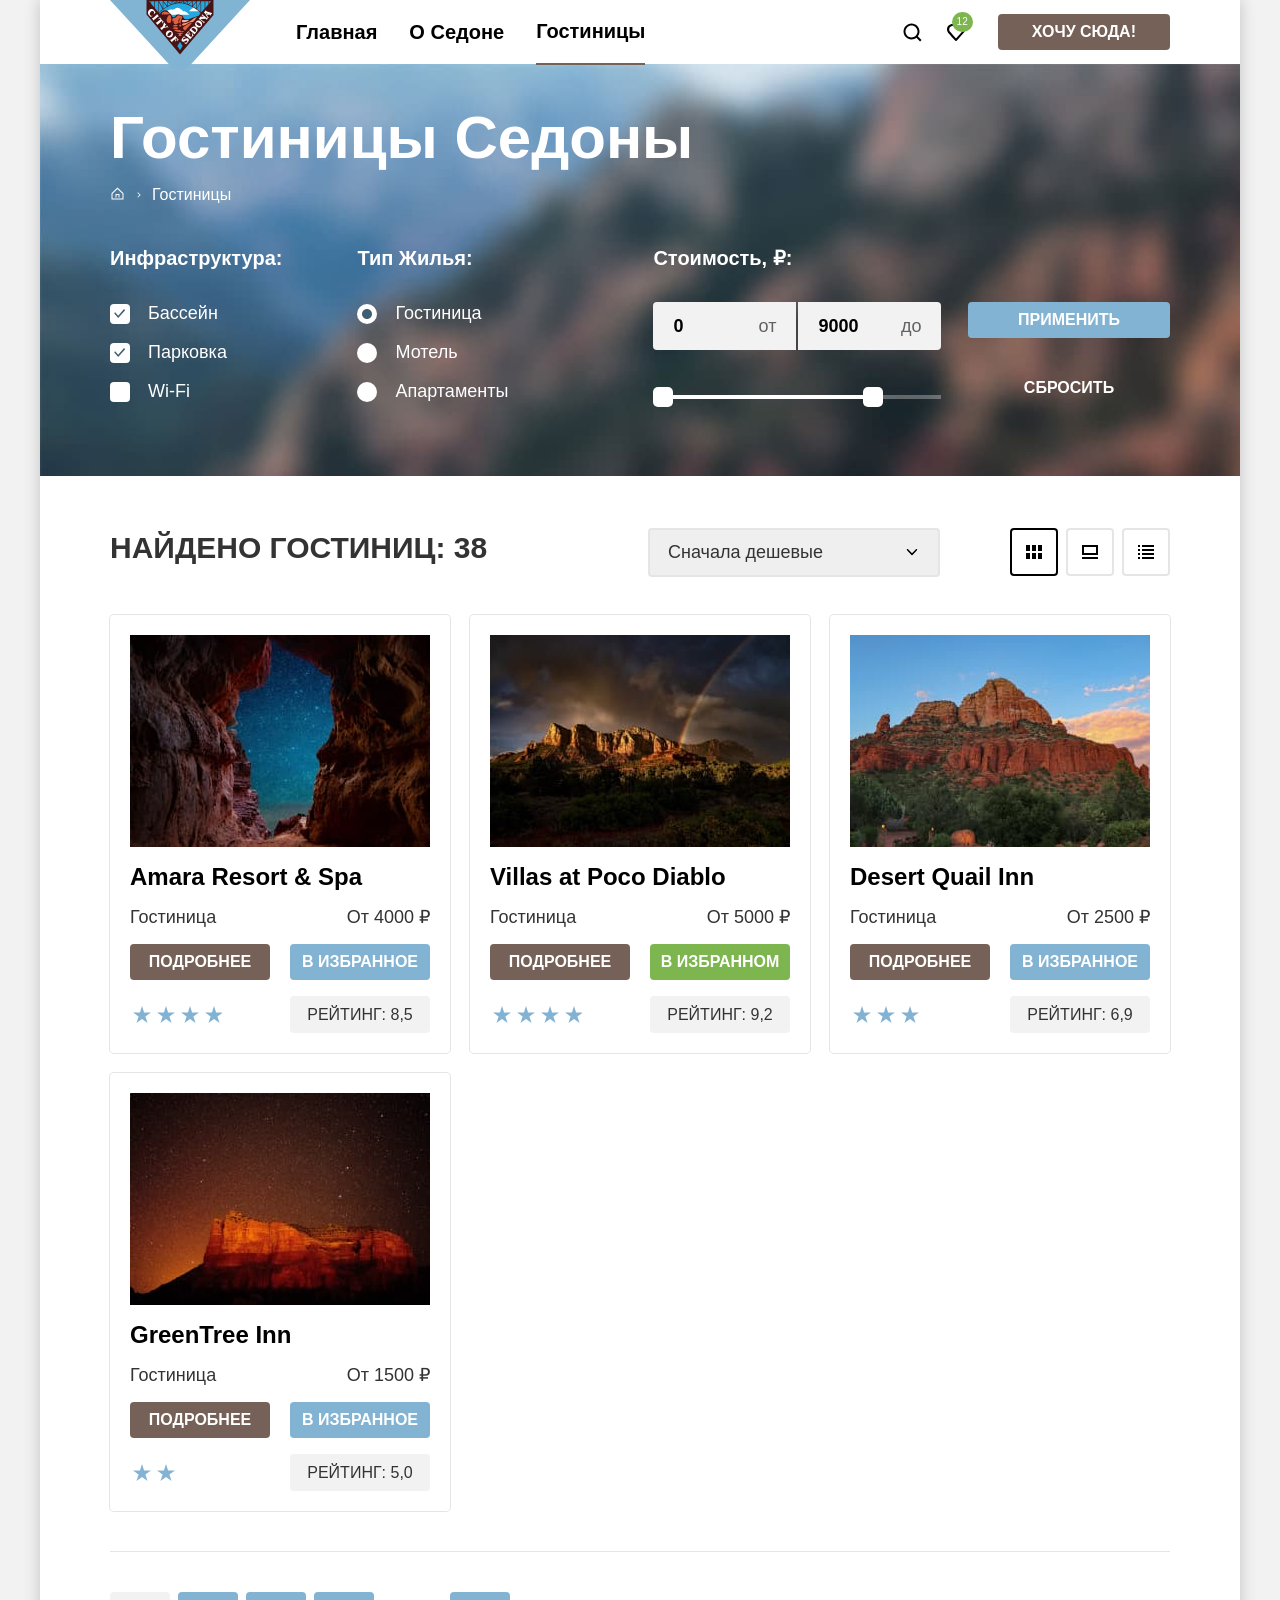
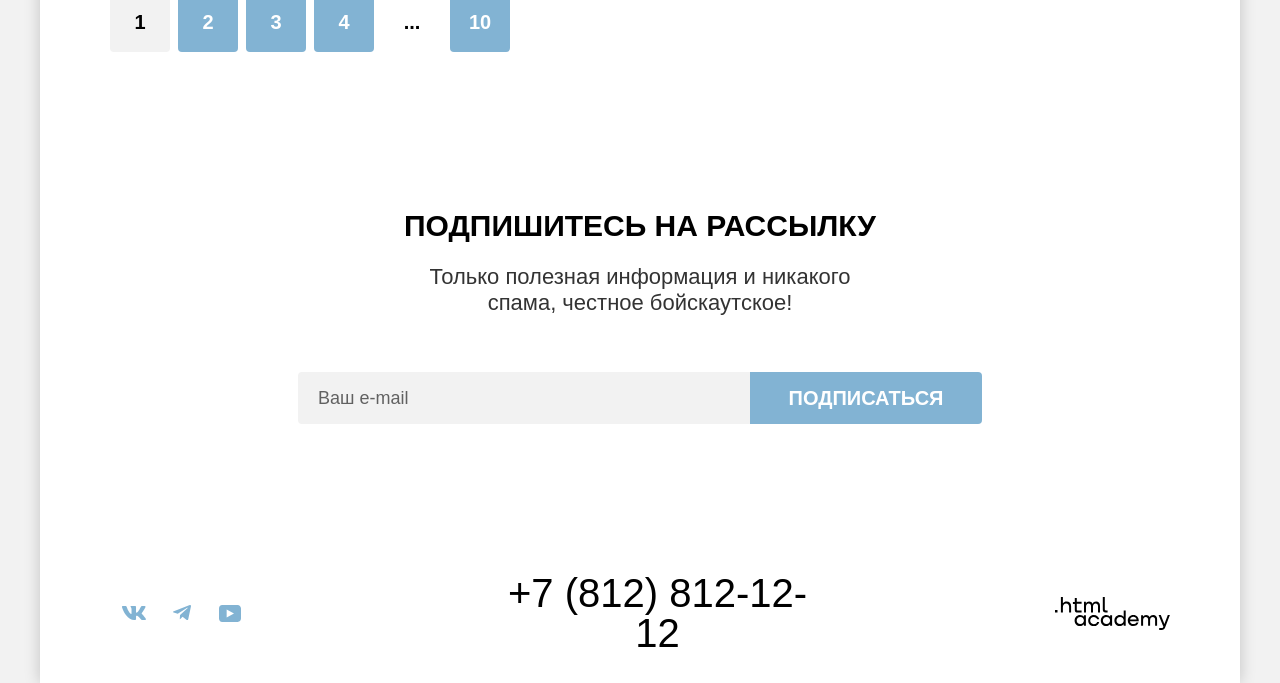
==== catalog.html @ b5696866 "Merge pull request #1 from ellin-enrike/master" ====
<!DOCTYPE html>
<html lang="ru">

  <head>
    <meta charset="utf-8">
    <title>HTML Academy: Седона - каталог</title>
    <link rel="stylesheet" href="styles/styles.css">
    <link rel="icon" href="favicon.ico" sizes="32x32">
  </head>

  <body>
    <div class="container">
      <header class="header" data-test="header">
        <a class="logo-link" href="index.html">
          <img class="logo" src="images/svg/logotypes/sedona-logo.svg" width="140" height="70" alt="Логотип Седоны">
        </a>
        <nav class="navigation">
          <ul class="navigation-list">
            <li class="navigation-item">
              <a class="navigation-link" href="index.html">Главная</a>
            </li>
            <li class="navigation-item">
              <a class="navigation-link" href="#">О Седоне</a>
            </li>
            <li class="navigation-item">
              <a class="navigation-link navigation-link-current" href="catalog.html" aria-current="page">Гостиницы</a>
            </li>
          </ul>
          <ul class="navigation-user-list">
            <li class="navigation-user-item">
              <a class="navigation-user-link navigation-user-link-search" href="#">
                <span class="visually-hidden">Поиск</span>
              </a>
            </li>
            <li class="navigation-user-item">
              <a class="navigation-user-link navigation-user-link-count" href="#">
                <span class="visually-hidden">Отелей в избранном:</span>
                <span class="count">12</span>
              </a>
            </li>
            <li class="navigation-user-item">
              <a class="button" href="#">Хочу сюда!</a>
            </li>
          </ul>
        </nav>
      </header>
      <main class="main-container" data-test="main">
        <div class="filter" data-test="filter">
          <h1 class="filter-title">Гостиницы Седоны</h1>
          <nav class="navigation filter-navigation">
            <ul class="filter-breadcrumbs-list">
              <li class="filter-breadcrumbs-item">
                <a class="filter-breadcrumbs-link filter-breadcrumbs-link-home" href="index.html">
                  <span class="visually-hidden">На главную </span>
                </a>
              </li>
              <li class="filter-breadcrumbs-item">
                <a class="filter-breadcrumbs-link filter-breadcrumbs-link-active">Гостиницы</a>
              </li>
            </ul>
          </nav>
          <form class="filter-form" action="https://echo.htmlacademy.ru/" method="get">
            <fieldset class="filter-group">
              <legend class="filter-group-title">Инфраструктура:</legend>
              <ul class="infrastructure-list">
                <li class="infrastructure-item">
                  <label class="control">
                    <input class="control-input" type="checkbox" name="pool" checked>
                    Бассейн
                  </label>
                </li>
                <li class="infrastructure-item">
                  <label class="control">
                    <input class="control-input" type="checkbox" name="parking" checked>
                    Парковка
                  </label>
                </li>
                <li class="infrastructure-item">
                  <label class="control">
                    <input class="control-input" type="checkbox" name="wi-fi">
                    Wi-Fi
                  </label>
                </li>
              </ul>
            </fieldset>
            <fieldset class="filter-group">
              <legend class="filter-group-title">Тип жилья:</legend>
              <ul class="housing-list">
                <li class="housing-item">
                  <label class="control">
                    <input class="control-input" type="radio" name="type-housing" value="hotel" checked>
                    Гостиница
                  </label>
                </li>
                <li class="housing-item">
                  <label class="control">
                    <input class="control-input" type="radio" name="type-housing" value="motel">
                    Мотель
                  </label>
                </li>
                <li class="housing-item">
                  <label class="control">
                    <input class="control-input" type="radio" name="type-housing" value="apartment">
                    Апартаменты
                  </label>
                </li>
              </ul>
            </fieldset>
            <fieldset class="filter-group filter-group-range">
              <legend class="filter-group-title">Стоимость, ₽:</legend>

              <div class="range-field">
                <div class="range-input-wrapper">
                  <input class="input range-input" type="number" name="price-from" value="0" id="from" placeholder="0">
                  <label class="range-label" for="from">От</label>
                </div>
                <div class="range-input-wrapper">
                  <input class="input range-input" type="number" name="price-to" value="9000" id="to"
                    placeholder="9000">
                  <label class="range-label" for="to">До</label>
                </div>
              </div>
              <div class="range-scale">
                <div class="range-bar" style="width: 220px;">
                  <button class="range-toggle toggle-min" type="button">
                    <span class="visually-hidden">Изменить минимальную цену</span>
                  </button>
                  <button class="range-toggle toggle-max" type="button">
                    <span class="visually-hidden">Изменить максимальную цену</span>
                  </button>
                </div>
              </div>
            </fieldset>
            <div class="button-wrapper">
              <button class="button button-apply" type="submit">Применить</button>
              <button class="button button-reset" type="reset">Сбросить</button>
            </div>
          </form>
        </div>
        <section class="search-result">
          <div class="search-wrapper">
            <h2 class="search-result-title">Найдено гостиниц: 38</h2>
            <div class="custom-select-wrapper">
              <select class="custom-select" aria-label="Сортировка" name="select-control">
                <option value="cheap">Сначала дешевые</option>
                <option value="expensive">Сначала дорогие</option>
                <option value="rating">По рейтингу</option>
              </select>
            </div>
            <ul class="view-change-list">
              <li class="view-change-item">
                <a class="view view-active view-tile" href="catalog.html?view=tile">
                  <span class="visually-hidden">Показать плиткой</span>
                </a>
              </li>
              <li class="view-change-item">
                <a class="view view-description" href="catalog.html?view=card ">
                  <span class="visually-hidden">Показать карточками с описанием</span>
                </a>
              </li>
              <li class="view-change-item">
                <a class="view view-list" href="catalog.html?view=list">
                  <span class="visually-hidden">Показать списком</span>
                </a>
              </li>
            </ul>
          </div>
          <ul class="hotel-list">
            <li class="hotel-item">
              <a class="hotel-link" href="#">
                <img class="hotel-image" src="images/hotels/amara.jpg" width="300" height="212"
                  alt="Ущелье с видом на звезды">
              </a>
              <a class="hotel-title-link" href="#">
                <h3 class="hotel-title">Amara Resort & Spa</h3>
              </a>
              <p class="hotel-text">Гостиница</p>
              <p class="hotel-text hotel-text-price">От 4000 ₽</p>
              <a class="button button-more" href="#">Подробнее
                <span class="visually-hidden">Подробнее</span>
              </a>
              <button class="button button-favorite" type="button">В избранное
                <span class="visually-hidden">В избранное</span>
              </button>
              <p class="stars stars-four">
                <span class="visually-hidden">Четыре звезды</span>
              </p>
              <p class="rating">Рейтинг: 8,5</p>
            </li>
            <li class="hotel-item">
              <a class="hotel-link" href="#">
                <img class="hotel-image" src="images/hotels/villas.jpg" width="300" height="212" alt="Гора с радугой">
              </a>
              <a class="hotel-title-link" href="#">
                <h3 class="hotel-title">Villas at Poco Diablo</h3>
              </a>
              <p class="hotel-text">Гостиница</p>
              <p class="hotel-text hotel-text-price">От 5000 ₽</p>
              <a class="button button-more" href="#">Подробнее
                <span class="visually-hidden">Подробнее</span>
              </a>
              <button class="button button-favorite button-favorite-checked" type="button">В избранном
                <span class="visually-hidden">В избранное</span>
              </button>
              <p class="stars stars-four"></p>
              <span class="visually-hidden">Четыре звезды</span>
              <p class="rating">Рейтинг: 9,2</p>
            </li>
            <li class="hotel-item">
              <a class="hotel-link" href="#">
                <img class="hotel-image" src="images/hotels/desert.jpg" width="300" height="212" alt="Каньон над лесом">
              </a>
              <a class="hotel-title-link" href="#">
                <h3 class="hotel-title">Desert Quail Inn</h3>
              </a>
              <p class="hotel-text">Гостиница</p>
              <p class="hotel-text hotel-text-price">От 2500 ₽</p>
              <a class="button button-more" href="#">Подробнее
                <span class="visually-hidden">Подробнее</span>
              </a>
              <button class="button button-favorite" type="button">В избранное
                <span class="visually-hidden">В избранное</span>
              </button>
              <p class="stars stars-three"></p>
              <span class="visually-hidden">Три звезды</span>
              <p class="rating">Рейтинг: 6,9</p>
            </li>
            <li class="hotel-item">
              <a class="hotel-link" href="#">
                <img class="hotel-image" src="images/hotels/green-tree.jpg" width="300" height="212"
                  alt="Горы в лучах заката">
              </a>
              <a class="hotel-title-link" href="#">
                <h3 class="hotel-title">GreenTree Inn</h3>
              </a>
              <p class="hotel-text">Гостиница</p>
              <p class="hotel-text hotel-text-price">От 1500 ₽</p>
              <a class="button button-more" href="#">Подробнее
                <span class="visually-hidden">Подробнее</span>
              </a>
              <button class="button button-favorite" type="button">В избранное
                <span class="visually-hidden">В избранное</span>
              </button>
              <p class="stars stars-two"></p>
              <span class="visually-hidden">Две звезды</span>
              <p class="rating">Рейтинг: 5,0</p>
            </li>
          </ul>
          <ul class="pagination">
            <li class="pagination-item">
              <span class="pagination-current">1</span>
            </li>
            <li class="pagination-item">
              <a class="pagination-link" href="#">2</a>
            </li>
            <li class="pagination-item">
              <a class="pagination-link" href="#">3</a>
            </li>
            <li class="pagination-item">
              <a class="pagination-link" href="#">4</a>
            </li>
            <li class="pagination-item">
              <a class="pagination-link pagination-link-points" href="#">...</a>
            </li>
            <li class="pagination-item">
              <a class="pagination-link" href="#">10</a>
            </li>
          </ul>
        </section>
        <section class="subscription subscription-hotels">
          <h2 class="subscription-title">Подпишитесь на рассылку</h2>
          <p class="subscription-description">Только полезная информация и никакого спама, честное бойскаутское!</p>
          <form class="subscription-form" action="https://echo.htmlacademy.ru/" method="post">
            <label class="visually-hidden" for="email">Ваш e-mail</label>
            <input class="mail-input" type="email" name="email" id="email" placeholder="Ваш e-mail" required>
            <button class="button button-mail button-mail-catalog" type="submit">Подписаться</button>
          </form>
        </section>
      </main>
      <footer class="footer" data-test="footer">
        <h2 class="visually-hidden">Социальные сети, телефон и ссылка на разработчика сайта</h2>
        <ul class="footer-info-list">
          <li class="footer-info-item">
            <a class="social-link social-link-vk" href="https://vk.com/htmlacademy">
              <span class="visually-hidden">Группа Vkontakte</span>
            </a>
          </li>
          <li class="footer-info-item">
            <a class="social-link social-link-telegram" href="https://t.me/htmlacademy">
              <span class="visually-hidden">Telegram-канал</span>
            </a>
          </li>
          <li class="footer-info-item">
            <a class="social-link social-link-youtube" href="https://www.youtube.com/user/htmlacademyru">
              <span class="visually-hidden">Youtube-канал</span>
            </a>
          </li>
        </ul>
        <div class="footer-info-contacts">
          <a class="footer-info-phone" href="tel:+78128121212">+7 (812) 812-12-12
            <span class="visually-hidden">Телефон для бронирования</span>
          </a>
        </div>
        <a class="dev-link" href="https://htmlacademy.ru/intensive/htmlcss" target="_blank">
          <span class="visually-hidden">Логотип разработчика сайта -htmlacademy</span>
        </a>
      </footer>
    </div>
  </body>

</html>
---- styles/styles.css ----
/* Шрифты */
@font-face {
  font-family: "PTSans";
  src: url("../fonts/ptsans-400.woff2") format("woff2");
  font-weight: 400;
  font-style: normal;
  font-display: swap;
}

@font-face {
  font-family: "PTSans";
  src: url("../fonts/ptsans-700.woff2") format("woff2");
  font-weight: 700;
  font-style: normal;
  font-display: swap;
}

/* Кастомные переменные */

:root {

  /* Шрифты*/

  --font-family-basic: "PTSans", "Arial", sans-serif;

  /* Фоны */

  --body-bg-color: #f2f2f2;
  --basic-bg-color: #FFFFFF;
  --bg-color-first: #82B3D3;
  --bg-color-second: #83B3D333;
  --bg-color-third: #83B3D31F;
  --bg-color-fourth: #7DB54F;
  --bg-color-images: #021a1a8a;
  --bg-color-social-hover: #68A2CA;
  --bg-color-social-active: #68A2CA4D;
  --bg-color-html-academy-active: #7561574D;
  --bg-color-hover-one: #68A2CA;
  --bg-color-hover-two: #6C9E42;
  --bg-color-hover-three: #E5E5E5;
  --bg-color-modal: rgba(242, 242, 242, 0.8);
  --bg-color-grey-lightest: #f2f2f2;
  --color-blue-medium: #82b3d3;
  --color-grey-lightest: #f2f2f2;
  --color-grey: #e5e5e5;
  --color-black: #000000;
  --color-blue-light: #83b3d3;
  --color-breadcrumbs-hover: rgba(255, 255, 255, 0.6);
  --color-breadcrumbs-active: rgba(255, 255, 255, 0.3);


  /*Чекбоксы*/
  --checkbox-color-one: #3F5E72;

  /*Плэйсхолер*/
  --color-placeholder-one: rgba(0, 0, 0, 0.6);


  /*Кнопки*/

  --btn-bg-one: #756157;
  --btn-bg-hover-one: #615048;
  --btn-bg-three: #83B3D3;


  /*Цвета текстов*/

  --text-color-middle: #333333;
  --text-color-dark: #000000;
  --text-color-light: #FFFFFF;
  --text-color-error: #FF5757;
  --text-color-active: #FFFFFF4D;
  --text-color-disabled: #0000004D;
  --color-black-transparent-30: rgba(0, 0, 0, 0.3);
  --color-white-transparent-30: rgba(255, 255, 255, 0.3);
  --color-white-transparent-60: rgba(255, 255, 255, 0.6);
  --color-plus-minus-modal: rgba(117, 97, 87, 0.3);
  --color-symbol-modal-hover: rgba(0, 0, 0, 1);


  /*Teнь*/

  --shadow-color: #00000033;

  /*Рамки*/

  --border-color: #E5E5E5;
  --border-bottom-color: #E6E6E6;
  --outline-one: #83B3D3;
  --outline-two: #68A2CA;
  --bg-color-disabled: #0000004D;
  --color-counter-focus: rgba(130, 179, 211, 1);

  /*Линии*/

  --bottom-line-nav: #756257;
  --bottom-line-card: #0000004D;
}

html {
  height: 100%;
}

body {
  min-width: 1200px;
  margin: 0;
  height: 100%;
  font-family: var(--font-family-basic), serif, sans-serif;
  font-size: 22px;
  line-height: 26px;
  background-color: var(--body-bg-color);
  color: var(--text-color-middle);
}

img {
  max-width: 100%;
  height: auto;
  object-fit: contain;
}

*,
*::before,
*::after {
  box-sizing: border-box;
}

.container {
  display: flex;
  flex-direction: column;
  min-height: 100vh;
  width: 1200px;
  margin: 0 auto;
  background-color: var(--basic-bg-color);
  box-shadow: 0 0 15px 0 var(--shadow-color);
}

.main-container {
  flex-grow: 1;
}

.logo-link {
  text-decoration: none;
  color: inherit;
  font-family: inherit;
  margin-bottom: -8px;
  transition: opacity 0.3s ease;
}

.logo-link:hover {
  opacity: 80%;
}

.logo {
  display: block;
  height: auto;
  max-width: 100%;
  object-fit: cover;
}

.visually-hidden {
  position: fixed;
  transform: scale(0);
}

.header {
  margin: 0;
  padding: 0 70px;
  min-height: 64px;
  display: flex;
  gap: 30px;
  position: relative;
  z-index: 1;
}

.navigation {
  display: flex;
  flex-grow: 1;
  gap: 30px;
}

.navigation-list {
  display: flex;
  flex-wrap: wrap;
  margin: 0 auto 0 0;
  padding: 0;
  list-style: none;
}

.navigation-item {
  margin: 0;
  padding: 19px 16px;
}

.navigation-link {
  color: var(--text-color-dark);
  font-weight: 700;
  font-size: 20px;
  line-height: 24px;
  text-decoration: none;
  transition: opacity 0.3s ease;
}

.navigation-link:hover,
.navigation-link:focus-visible {
  opacity: 60%;
}

.navigation-link-current {
  position: relative;
  display: block;
}

.navigation-link-current::after {
  content: "";
  position: absolute;
  bottom: -22px;
  left: 0;
  width: 100%;
  height: 2px;
  background-color: var(--bottom-line-nav);
}


.navigation-link-current-hotels::after {
  content: "";
  position: absolute;
  bottom: -20px;
  left: 0;
  width: 100%;
  height: 2px;
  background-color: var(--bottom-line-nav);
}

.button {
  color: var(--text-color-light);
  background-color: var(--btn-bg-one);
  font-family: inherit;
  font-weight: 700;
  font-size: 16px;
  line-height: 20px;
  text-transform: uppercase;
  text-decoration: none;
  display: block;
  box-sizing: border-box;
  padding: 8px 34px;
  border: none;
  border-radius: 4px;
  cursor: pointer;
  transition: background-color 0.3s ease;
}

.button:hover {
  background-color: var(--btn-bg-hover-one);
}

.button:focus-visible {
  background-color: var(--btn-bg-hover-one);
}

.button:active {
  color: var(--text-color-active);
}

.button:disabled {
  border-color: var(--bg-color-disabled);
  color: var(--text-color-middle);
  pointer-events: none;
  opacity: 0.3;
}

.navigation-user-list {
  display: flex;
  flex-wrap: wrap;
  align-items: center;
  margin: 0;
  padding: 0;
  list-style: none;
  max-width: 330px;
}

.navigation-user-item {
  display: flex;
  width: auto;
  max-width: 100%;
}

.navigation-user-link {
  display: inline-block;
  width: 44px;
  height: 64px;
  text-decoration: none;
  position: relative;
  cursor: pointer;
  transition: opacity 0.3s ease;
}

.navigation-user-item:last-child {
  flex-shrink: 0;
}

.navigation-user-link:hover {
  opacity: 50%;
}

.count {
  display: block;
  background-color: var(--bg-color-fourth);
  width: auto;
  height: 20px;
  color: var(--text-color-light);
  position: absolute;
  top: 12px;
  right: 5px;
  border-radius: 100vw;
  box-sizing: border-box;
  padding: 5px;
  font-family: var(--font-family-basic);
  font-weight: 400;
  font-size: 10px;
  line-height: 10px;
  text-align: center;
}

.navigation-user-link-search {
  background-image: url("../images/svg/header-icons/icon-search.svg");
  background-repeat: no-repeat;
  background-position: center;
}

.navigation-user-link-count {
  background-image: url("../images/svg/header-icons/icon-heart.svg");
  background-repeat: no-repeat;
  background-position: center;
  margin-right: 20px;
}

.hero {
  background-image: url("../images/svg/hero/hero-devider.svg"),
    url("../images/background/hero-background.jpg");
  background-color: var(--bg-color-images);
  background-position: bottom, top;
  background-repeat: no-repeat;
  background-size: 100% auto, cover;
  padding: 51px 70px 82px;
  display: flex;
  flex-direction: column;
  align-items: center;
  margin: 0 0 69px;
}

.advantages {
  display: flex;
  flex-direction: column;
  justify-content: center;
  margin: 0 0 65px 0;
}

.section-title {
  font-family: var(--font-family-basic);
  font-weight: 700;
  font-size: 30px;
  line-height: 36px;
  display: flex;
  text-align: center;
  margin: 0 auto;
  max-width: 620px;
  text-transform: uppercase;
  color: var(--text-color-dark);
  white-space: pre-line;
}

.advantages-title {
  margin-bottom: 25px;
}

.section-description {
  font-family: var(--font-family-basic), serif, sans-serif;
  font-weight: 400;
  font-size: 22px;
  line-height: 26px;
  display: flex;
  text-align: center;
  padding: 0;
  max-width: 670px;
  color: var(--text-color-middle);
}

.advantages-description {
  margin: 0 auto 88px;
  padding: 0;

}

.advantages-list {
  display: grid;
  grid-template-columns: repeat(3, 1fr);
  padding: 0;
  margin: 0;
  list-style: none;
}

.advantages-item {
  display: flex;
  background-color: var(--bg-color-first);
}

.advantages-item:nth-child(1),
.advantages-item:nth-child(5) {

  grid-column: span 3;
}

.advantages-item:nth-child(2),
.advantages-item:nth-child(4) {
  background-color: transparent;
}

.advantages-item:nth-child(3) {
  background-color: var(--bg-color-second);
}

.card {
  color: var(--text-color-light);
  min-height: 385px;
  padding: 30px 80px;
  display: flex;
  flex-direction: column;
  justify-content: center;
  align-items: center;
}

.card-img {
  min-height: auto;
}

.card-last {
  order: 1;
}

.card-light h3 {
  color: var(--text-color-dark);
  white-space: pre-line;
}

.card-light p {
  color: var(--text-color-middle);
  font-weight: 400;
  font-size: 18px;
  line-height: 21px;
  white-space: pre-line;
}

.card-title {
  margin: 0;
  width: 175px;
  padding: 0 0 33px 0;
  position: relative;
  font-weight: 700;
  font-size: 24px;
  line-height: 28px;
  text-align: center;
  text-transform: uppercase;
  display: flex;
  justify-content: center;
  white-space: pre-line;
}

.card-title::after {
  content: '';
  position: absolute;
  left: 50%;
  bottom: 0;
  width: 60px;
  height: 2px;
  background-color: var(--text-color-light);
  transform: translateX(-50%)
}

.card-title-middle::after {
  background-color: var(--bottom-line-card);
}

.card-title-services {
  display: block;
  margin: 0 0 30px 0;
  min-height: 28px;
  position: relative;
  padding: 0;

}

.card-services {
  gap: 0;
}

.card-title-services::after {
  background-color: transparent;
}

.card-title-services::before {
  content: "";
  display: block;
  width: 72px;
  height: 75px;
  margin: 0 auto 30px;
  background-position: center;
  background-repeat: no-repeat;
}

.card-title-services-housing::before {
  background-image: url("../images/svg/servises-icons/servises-icon-housing.svg");
}

.card-title-services-food::before {
  background-image: url("../images/svg/servises-icons/servises-icon-food.svg");
}

.card-title-services-souvenirs::before {
  background-image: url("../images/svg/servises-icons/servises-icon-souvenirs.svg");
}

.card-description {
  margin: 0;
  padding: 30px 0 0 0;
  font-weight: 400;
  font-size: 18px;
  line-height: 21px;
  text-align: center;
  white-space: pre-line;
}

.card-description-services {
  width: 230px;
  padding: 0;
}

.services {
  margin: 0;
  display: flex;
  flex-direction: column;
  justify-content: center;
  align-items: center;
}

.services-list {
  margin: 0;
  padding: 0;
  display: grid;
  grid-template-columns: repeat(3, 1fr);
  width: 100%;
}

.services-item {
  background-color: var(--bg-color-third);
  display: flex;
  justify-content: center;
  align-items: center;
  min-height: 385px;
}

.services-item:nth-child(2n) {
  background-color: transparent;
}

.services-item:nth-child(2n+1) {
  background-color: var(--bg-color-third);
}

.services-title {
  margin-bottom: 20px;
}

.services-description {
  margin: 0 0 64px 0;
}

.booking {
  margin: 0;
  padding: 96px;
  display: flex;
  flex-direction: column;
  justify-content: center;
  align-items: center;
}

.booking-title {
  margin-bottom: 20px;
}

.booking-description {
  margin: 0 0 54px 0;
}

.button-booking {
  width: 376px;
  min-height: 52px;
  font-size: 20px;
  line-height: 36px;
}

.subscription {
  background-image: url("../images/background/subscribe-background.jpg");
  background-color: var(--bg-color-images);
  background-position: center;
  background-repeat: no-repeat;
  background-size: cover;
  margin: 0;
  padding: 96px 258px 104px;
  display: flex;
  flex-direction: column;
  justify-content: center;
  align-items: center;
}

.subscription-title {
  margin: 0 0 20px 0;
  color: var(--text-color-light);
}

.subscription-description {
  margin: 0 0 56px 0;
  width: 475px;
  color: var(--text-color-light);
  box-sizing: border-box;
}

.subscription-form {
  display: grid;
  width: 684px;
  grid-template-columns: 1fr 232px;
}

.subscription-form input {
  padding: 14px 20px;
  border-radius: 4px 0 0 4px;
  border: none;
  font-family: inherit;
  font-weight: 400;
  font-size: 18px;
  line-height: 24px;
  cursor: pointer;
  transition: background-color 0.3s ease;
}

.subscription-email::placeholder {
  color: var(--color-placeholder-one);
}

.subscription-email:hover,
.subscription-email:focus-visible {
  background-color: var(--bg-color-hover-three);
}

.button-subscription {
  background-color: var(--bg-color-first);
  padding: 8px 50px;
  min-height: 52px;
  font-family: inherit;
  font-weight: 700;
  font-size: 20px;
  line-height: 36px;
  text-align: center;
  text-transform: uppercase;
  border: none;
  border-radius: 0 4px 4px 0;
  box-sizing: border-box;
  white-space: normal;
  word-wrap: break-word;
}

.button-subscription:hover,
.button-subscription:focus-visible {
  background-color: var(--bg-color-hover-one);
}

.button-subscription:active {
  background-color: var(--bg-color-first);
}

.footer {
  display: grid;
  grid-template-columns: min-content 1fr min-content;
  align-items: center;
  gap: 40px;
  padding: 45px 70px 30px;
}

.footer-info-contacts {
  display: flex;
  flex-direction: column;
  margin: 0 auto;
}

.footer-info-phone {
  display: block;
  width: 340px;
  font-family: var(--font-family-basic);
  font-weight: 400;
  font-size: 40px;
  line-height: 40px;
  text-align: center;
  text-transform: uppercase;
  color: var(--text-color-dark);
  text-decoration: none;
  transition: color 0.3s ease;
}

.footer-info-phone:hover {
  color: var(--btn-bg-one);
}

.footer-info-phone:focus-visible {
  color: var(--btn-bg-one);
}

.footer-info-phone:active {
  color: var(--bg-color-social-active);
}

.footer-info-list {
  display: flex;
  flex-wrap: wrap;
  min-width: 150px;
  max-width: 250px;
  padding: 0;
  margin: 0;
  list-style-type: none;
}

.social-link {
  display: flex;
  justify-content: center;
  align-items: center;
  width: 48px;
  height: 40px;
}

.social-link::before {
  content: "";
  display: block;
  width: 24px;
  height: 18px;
  mask-repeat: no-repeat;
  mask-position: center;
  mask-size: contain;
  background: var(--bg-color-first);
  transition: background-color 0.3s ease;
}

.social-link:hover::before {
  background-color: var(--bg-color-social-hover);
}

.social-link:focus-visible::before {
  background-color: var(--bg-color-social-hover);
}

.social-link:active::before {
  background-color: var(--bg-color-social-active);
}

.social-link-vk::before {
  mask-image: url("../images/svg/social-icons/social-vk.svg");
  width: 24px;
  height: 14px;
}

.social-link-telegram::before {
  mask-image: url("../images/svg/social-icons/social-telegram.svg");
  width: 18px;
  height: 16px;
}

.social-link-youtube::before {
  mask-image: url("../images/svg/social-icons/social-youtube.svg");
  width: 22px;
  height: 17px;
}

.dev-link::before {
  content: "";
  display: block;
  width: 115px;
  height: 33px;
  margin-left: auto;
  mask-image: url("../images/svg/logotypes/htmlacademy-logo.svg");
  mask-position: center;
  mask-repeat: no-repeat;
  background: var(--text-color-dark);
  transition: background-color 0.3s ease;
}

.dev-link:hover::before {
  background-color: var(--btn-bg-one);
}

.dev-link:focus-visible::before {
  background-color: var(--btn-bg-one);
}

.dev-link:active::before {
  background-color: var(--bg-color-html-academy-active);
}

/*---------------------Modal----------------------------------------*/

.modal-container {
  position: fixed;
  top: 0;
  left: 0;
  display: flex;
  width: 100%;
  height: 100%;
  background-color: var(--bg-color-modal);
  z-index: 2;
}

/*
.modal-container-close {
  display: none;
} */

.modal-auth {
  position: relative;
  margin: auto;
  padding: 64px 70px;
  background-color: var(--basic-bg-color);
  width: 717px;
  border-radius: 30px;
  box-shadow: 0 25px 50px 0 rgba(0, 0, 0, 0.15);
  box-sizing: border-box;
}

.modal-close-button {
  position: absolute;
  display: flex;
  justify-content: center;
  align-items: center;
  top: 64px;
  right: 52px;
  width: 52px;
  height: 52px;
  border-radius: 50%;
  border: none;
  background-color: var(--color-grey-lightest);
  cursor: pointer;
  transition: background-color 0.3s ease;
}

.modal-title {
  margin: 0 0 64px 0;
  padding: 0;
  font-family: inherit;
  font-weight: 700;
  font-size: 30px;
  line-height: 36px;
  text-transform: uppercase;
}

.search-form {
  display: grid;
  grid-template-columns: repeat(2, 1fr);
  gap: 23px 86px;
}

.field-item {
  display: grid;
  grid-template-columns: 137px 1fr;
  align-items: center;
}

.field-item:has([type="text"]) {
  grid-column: 1 / -1;
}

.form-label {
  font-family: inherit;
  font-weight: 700;
  font-size: 20px;
  line-height: 24px;
  text-transform: capitalize;
  color: var(--text-color-dark);
}

.date-input {
  font-family: var(--font-family-basic);
  border-radius: 4px;
  max-width: 440px;
  padding: 14px 58px 14px 20px;
  background-image: url("../images/svg/date.svg");
  background-repeat: no-repeat;
  background-position: right 20px center;
  background-size: 20px 20px;
  font-weight: 700;
  font-size: 18px;
  line-height: 24px;
  background-color: var(--body-bg-color);
  border: none;
  transition: background-color 0.3s ease;
  cursor: pointer;
}

.date-input {
  font-family: var(--font-family-basic), serif, sans-serif;
  font-weight: 700;
  font-size: 18px;
  line-height: 24px;
}

.date-input::placeholder {
  color: var(--color-placeholder-one);
  opacity: 60%;
}

.date-input:hover,
.date-input:focus-visible {
  background-color: var(--bg-color-hover-three);
}

.form-message {
  grid-column: 2 / 3;
  font-family: inherit;
  font-weight: 400;
  font-size: 16px;
  line-height: 21px;
  margin: 0;
  padding-left: 19px;
}

.form-message-error {
  color: var(--text-color-error);
}

.counter {
  display: grid;
  grid-template-columns: 36px 32px 36px;
  align-items: center;
  gap: 2px;
  background-color: var(--bg-color-grey-lightest);
  border-radius: 4px;
  width: 110px;
}

.counter-button {
  position: relative;
  display: flex;
  justify-content: center;
  align-items: center;
  width: 100%;
  height: 100%;
  padding: 0;
  border: none;
  cursor: pointer;
  background-color: var(--bg-color-grey-lightest);
}

.counter-button::after {
  content: "";
  position: absolute;
  inset: 0;
  margin: auto;
  width: 22px;
  height: 22px;
  border-radius: 4px;
  border: 3px solid transparent;
  pointer-events: none;
  transition: border-color 0.2s ease;
}

.counter-button:focus-visible {
  outline: none;
}

.counter-button:focus-visible::after {
  border-color: var(--color-counter-focus);
}


.counter-button-minus {
  border-radius: 4px 0 0 4px;
}

.counter-button-plus {
  border-radius: 0 4px 4px 0;
}

.counter-button::before {
  content: "";
  width: 18px;
  height: 18px;
  mask-repeat: no-repeat;
  mask-position: center;
  mask-size: contain;
  background-color: var(--color-plus-minus-modal);
  transition: background-color 0.3s ease;
}

.counter-button-minus::before {
  width: 14px;
  height: 14px;
  mask-image: url("../images/svg/minus.svg");
}

.counter-button-plus::before {
  mask-image: url("../images/svg/plus.svg");
}

.counter-button:hover::before {
  background-color: var(--color-symbol-modal-hover);
}

.counter-button:focus-visible::before {
  background-color: var(--color-symbol-modal-hover);
}

.counter-button:active::before {
  background-color: var(--color-plus-minus-modal);
}

.modal-number {
  min-width: 32px;
  min-height: 48px;
  border: none;
  text-align: center;
  background-color: var(--bg-color-grey-lightest);
  font-family: var(--font-family-basic), serif, sans-serif;
  font-weight: 700;
  font-size: 18px;
  line-height: 20px;
}

.modal-number::placeholder {
  color: var(--color-placeholder-one);
}

.tooltip-wrapper {
  position: relative;
  display: flex;
  gap: 10px;
  align-items: center;
}

.info-button {
  display: flex;
  justify-content: center;
  align-items: center;
  padding: 0;
  width: 26px;
  height: 26px;
  background-color: var(--bg-color-first);
  border-radius: 50%;
  border: none;
  cursor: pointer;
}

.info-button:hover {
  opacity: 0.9;
}

.info-button::after {
  content: "";
  display: block;
  width: 12px;
  height: 12px;
  mask-image: url("../images/svg/tooltype.svg");
  mask-repeat: no-repeat;
  mask-position: center;
  mask-size: contain;
  background-color: var(--basic-bg-color);
}

.tooltip {
  display: none;
  position: absolute;
  top: 41px;
  left: 55%;
  transform: translateX(-50%);
  width: 256px;
  padding: 22px 21px;
  font-size: 16px;
  line-height: 20px;
  border-radius: 10px;
  background-color: var(--text-color-middle);
  color: var(--text-color-light);
  z-index: 10;
  box-sizing: border-box;
}

.tooltip::before {
  content: "";
  position: absolute;
  top: -8px;
  left: 0;
  right: 0;
  margin: 0 auto;
  background-image: url("../images/svg/triangle.svg");
  width: 19px;
  height: 9px;
}

.info-button:hover+.tooltip,
.info-button:focus+.tooltip {
  display: block;
}

.modal-button {
  font-family: var(--font-family-basic), serif, sans-serif;
  font-weight: 700;
  font-size: 20px;
  line-height: 24px;
  grid-column: 1 / -1;
  margin-top: 25px;
  max-width: 577px;
  min-height: 60px;
  border-radius: 10px;
  background-color: var(--btn-bg-three);
}

.modal-button:hover,
.modal-button:focus {
  background-color: var(--bg-color-social-hover);
}

.modal-button:active {
  background-color: var(--color-blue-medium);
  color: var(--color-white-transparent-30);
}


.modal-close-button::before {
  content: "";
  display: block;
  width: 20px;
  height: 20px;
  mask-image: url("../images/svg/cross.svg");
  mask-repeat: no-repeat;
  mask-position: center;
  mask-size: contain;
  background-color: var(--color-black);
}

.modal-close-button:hover {
  background-color: var(--color-grey);
}

.modal-close-button:focus-visible {
  border: 3px solid;
  border-color: rgba(131, 179, 211, 1);
}

.modal-close-button:active {
  opacity: 0.3;
}


/*---------------------Catalog----------------------------------------*/

.filter {
  background-image: url("../images/background/filter.jpg");
  background-repeat: no-repeat;
  background-size: cover;
  background-color: var(--bg-color-images);
  color: var(--text-color-light);
  padding: 35px 70px 70px;
  margin: 0;

}

.filter-title {
  font-family: var(--font-family-basic);
  font-weight: 700;
  font-size: 60px;
  line-height: 78px;
  margin: 0 0 10px 0;
  padding: 0;
  white-space: pre-line;
}

.filter-navigation {
  margin-bottom: 44px;
  padding: 0;
}

.filter-breadcrumbs-list {
  margin: 0;
  padding: 0;
  list-style: none;
  display: flex;
  flex-wrap: wrap;
  align-items: center;
}

.filter-breadcrumbs-item {
  display: flex;
  align-items: center;
}

.filter-breadcrumbs-item:not(:last-child)::after {
  content: "";
  display: block;
  width: 7px;
  height: 10px;
  margin: 0 10px;
  mask-repeat: no-repeat;
  mask-position: center;
  mask-size: contain;
  mask-image: url(../images/svg/breadcrumbs.svg);
  background-color: var(--basic-bg-color);
}

.filter-breadcrumbs-link {
  font-weight: 400;
  font-size: 16px;
  line-height: 21px;
  display: flex;
  justify-content: center;
  align-items: center;
  width: 15px;
  height: 15px;
  cursor: pointer;
}

.filter-breadcrumbs-link-home::before {
  content: "";
  display: block;
  width: 15px;
  height: 15px;
  mask-repeat: no-repeat;
  mask-position: center;
  mask-size: contain;
  mask-image: url(../images/svg/home.svg);
  background-color: var(--basic-bg-color);
  transition: background-color 0.3s ease;

}

.filter-breadcrumbs-link-home:hover::before {
  background-color: var(--color-white-transparent-60);
}

.filter-breadcrumbs-link:hover {
  color: var(--color-breadcrumbs-hover);
}

.filter-breadcrumbs-link:active {
  color: var(--color-breadcrumbs-active);
}

.filter-breadcrumbs-link-active {
  background-image: none;
  width: auto;
  cursor: pointer;
  font-family: inherit;
  font-weight: 400;
  font-size: 16px;
  line-height: 21px;
}

.filter-form {
  display: flex;
  align-items: flex-start;
  flex-wrap: wrap;
  width: 100%;
  max-width: 1060px;
}

.filter-group {
  flex: 0 0 auto;
  margin: 0 75px 0 0;
  padding: 0;
  border: none;
}

.filter-group-title {
  padding: 0;
  margin-bottom: 32px;
  text-transform: capitalize;
}

.filter-group-range {
  flex: 0 0 288px;
  width: 288px;
  margin: 0 0 0 70px;

}

.filter-group legend {
  font-weight: 700;
  font-size: 20px;
  line-height: 24px;
}

.infrastructure-list,
.housing-list {
  margin: 0;
  padding: 0;
  list-style-type: none;
  display: flex;
  flex-wrap: wrap;
  flex-direction: column;
  gap: 16px;
}

.control {
  font-family: var(--font-family-basic);
  font-weight: 400;
  font-size: 18px;
  line-height: 23px;
  display: flex;
  justify-content: start;
  align-items: center;
  gap: 18px;
  cursor: pointer;
}

.control-input {
  appearance: none;
  display: flex;
  justify-content: center;
  align-items: center;
  margin: 0;
  width: 20px;
  height: 20px;
  background-color: var(--basic-bg-color);
  border-radius: 4px;
  cursor: pointer;
}

.control-input::before {
  content: "";
  width: 12px;
  height: 10px;
  opacity: 0;
  mask-repeat: no-repeat;
  mask-position: center;
  mask-size: contain;
  background-color: var(--checkbox-color-one);
}

.control:hover {
  color: var(--color-white-transparent-60);
}

.control:hover .control-input {
  background-color: var(--color-white-transparent-60);
}

.control:active {
  color: var(--text-color-active);
}

.control:active .control-input {
  background-color: var(--text-color-active);
}

.control-input[type="radio"] {
  border-radius: 50%;
}

.control-input:checked::before {
  opacity: 1;
}

.control-input[type="checkbox"]::before {
  mask-image: url("../images/svg/select-icons/select-infrastructure.svg");
}

.control-input[type="radio"]::before {
  mask-image: url("../images/svg/select-icons/select-radio.svg");
}

.range-field {
  display: flex;
  margin-bottom: 45px;
  gap: 2px;
}

.range-input-wrapper {
  position: relative;

}

.range-input {
  width: 143px;
  height: 48px;
  display: inline-block;
  padding: 12px 53px 12px 20px;
  box-sizing: border-box;
  font-family: var(--font-family-basic);
  font-weight: 700;
  font-size: 18px;
  line-height: 24px;
  background-color: var(--body-bg-color);
  border: none;
  transition: background-color 0.3s ease;
}

.range-input::placeholder {
  color: var(--color-placeholder-one);
}

.input[type="number"]::-webkit-outer-spin-button,
.input[type="number"]::-webkit-inner-spin-button {
  appearance: none;
  margin: 0;
}

.range-input:hover,
.range-input:focus-visible {
  background-color: #E5E5E5;
}

.range-input[name="price-from"] {
  border-radius: 4px 0 0 4px;
}

.range-input[name="price-to"] {
  border-radius: 0 4px 4px 0;
}

.range-label {
  position: absolute;
  right: 20px;
  top: 50%;
  transform: translateY(-50%);
  text-transform: lowercase;
  font-family: var(--font-family-basic), serif, sans-serif;
  font-weight: 400;
  font-size: 18px;
  line-height: 24px;
  text-align: right;
  color: var(--color-placeholder-one);
}

.range-scale {
  position: relative;
  height: 4px;
  background-color: var(--color-white-transparent-30);
}

.range-bar {
  position: absolute;
  height: 4px;
  background-color: var(--basic-bg-color);
}

.range-toggle {
  position: absolute;
  width: 20px;
  height: 20px;
  background-color: var(--basic-bg-color);
  border: none;
  border-radius: 5px;
  cursor: pointer;
}

.range-toggle:hover,
.range-toggle:focus {
  box-shadow: 0 4px 10px 0 rgba(0, 0, 0, 0.25);
}

.range-toggle:active {
  border: 2px solid var(--color-blue-light);
  box-shadow: 0 7px 15px 0 rgba(0, 0, 0, 0.4);
}

.toggle-min {
  top: -8px;
}

.toggle-max {
  top: -8px;
  right: -10px;
}

.search-result {
  padding: 52px 70px 60px;
  width: 100%;
  box-sizing: border-box;
}

.search-wrapper {
  display: flex;
  align-items: flex-start;
  justify-content: space-between;
  margin-bottom: 38px;
}

.search-result-title {
  flex: 1 1 auto;
  min-width: 0;
  margin: 0 135px 0 0;
  padding: 0;
  font-weight: 700;
  font-size: 30px;
  line-height: 40px;
  text-transform: uppercase;
  white-space: normal;

}

.custom-select-wrapper {
  position: relative;
  flex: 0 0 292px;
  margin: 0 70px 0 0;
  width: 292px;
  font-family: var(--font-family-basic), serif, sans-serif;
}

.custom-select {
  font-family: inherit;
  font-weight: 400;
  font-size: 18px;
  line-height: 21px;
  color: var(--text-color-middle);
  display: block;
  width: 292px;
  padding: 12px 18px;
  border: 2px solid var(--border-color);
  border-radius: 4px;
  appearance: none;
  cursor: pointer;
  box-sizing: border-box;
  background-image: url("../images/svg/select-icons/select-hotels.svg");
  background-repeat: no-repeat;
  background-position: right 20px center;
  background-size: 12px 7px;
  transition: border-color 0.3s ease;
}

.custom-select:hover {
  border-color: var(--outline-two);
}

.custom-select:focus-visible {
  border-color: var(--text-color-dark);
  outline: none;
}

.custom-select:disabled {
  border-color: var(--bg-color-disabled);
  color: var(--text-color-middle);
  pointer-events: none;
  opacity: 0.3;
}

.view-change-list {
  margin: 0;
  padding: 0;
  list-style-type: none;
  flex: 0 0 auto;
  display: flex;
  gap: 8px;
}

.view {
  display: block;
  width: 48px;
  height: 48px;
  border-radius: 4px;
  background-position: center;
  background-repeat: no-repeat;
  border: 2px solid var(--border-color);
  box-sizing: border-box;
}

.view:hover,
.view:focus-visible,
.view:active {
  border: 2px solid var(--text-color-dark);
}

.view-active {
  border: 2px solid var(--text-color-dark);
}

.view-tile {
  background-image: url("../images/svg/view-icons/view-icon-tile.svg");
}

.view-description {
  background-image: url("../images/svg/view-icons/view-icon-rating.svg");
}

.view-list {
  background-image: url("../images/svg/view-icons/view-icon-list.svg");
}

.button-wrapper {
  flex: 0 0 auto;
  display: flex;
  padding-top: 56px;
  flex-direction: column;
  gap: 32px;
  margin-left: auto;
}

.button-apply {
  background-color: var(--bg-color-first);
  transition: background-color 0.3s ease;
  box-sizing: border-box;
  display: block;
  padding: 8px 50px;
}

.button-apply:hover {
  background-color: var(--bg-color-hover-one);
}

.button-apply:focus-visible {
  background-color: var(--bg-color-hover-one);
}

.button-apply:active {
  background-color: var(--bg-color-first);
  color: var(--text-color-active);
}

.button-reset {
  background-color: transparent;
  transition: color 0.3s ease;
}

.button-reset:hover {
  color: var(--text-color-active);
  background-color: transparent;
}

.button-reset:focus-visible {
  color: var(--text-color-active);
  background-color: transparent;
  outline-offset: 2px;
}

.button-reset:active {
  color: var(--text-color-active);
}

.card-image {
  background-color: var(--bg-color-images);
}

.select-control option {
  font-family: inherit;
  font-weight: 400;
  font-size: 18px;
  line-height: 21px;
  color: var(--text-color-middle);
}

.hotel-list {
  list-style: none;
  padding: 0 0 40px 0;
  margin: 0 0 40px 0;
  border-bottom: 1px solid var(--border-bottom-color);
  display: grid;
  grid-template-columns: repeat(3, 1fr);
  gap: 20px;
  max-width: 1060px;
  margin-left: auto;
  margin-right: auto;
}

.hotel-item {
  display: grid;
  padding: 20px;
  margin: 0;
  grid-template-columns: repeat(2, 1fr);
  grid-template-rows: auto 1fr;
  gap: 16px 20px;
  box-shadow: 0 0 0 1px var(--border-color);
  border-radius: 4px;
}

.hotel-link {
  text-decoration: none;
  grid-column: 1 / -1;
  display: block;
  line-height: 0;
  margin: 0;
  padding: 0;
  box-sizing: border-box;
}

.hotel-image {
  display: block;
  background-color: var(--bg-color-images);
  object-fit: contain;
}

.hotel-title-link {
  display: block;
  margin: 0;
  padding: 0;
  text-decoration: none;
  cursor: pointer;
  font-weight: 700;
  font-size: 24px;
  line-height: 28px;
  color: var(--text-color-dark);
  grid-column: 1 / -1;
}

.hotel-wrapper {
  display: flex;
  flex-direction: column;
}

.button-more {
  text-decoration: none;
  padding: 8px;
  text-align: center;
  width: auto;
}

.button-favorite {
  background-color: var(--bg-color-first);
  padding: 8px;
  width: auto;
  transition: background-color 0.3s ease;
}

.button-favorite:hover {
  background-color: var(--bg-color-hover-one);
}

.button-favorite:focus-visible {
  background-color: var(--bg-color-hover-one);
}

.button-favorite:active {
  background-color: var(--bg-color-first);
  color: var(--text-color-active);
}

.button-favorite-checked {
  background-color: var(--bg-color-fourth);
  transition: background-color 0.3s ease;
}

.button-favorite-checked:hover {
  background-color: var(--bg-color-hover-two);
}

.button-favorite-checked:focus-visible {
  background-color: var(--bg-color-hover-two);
}

.hotel-title {
  margin: 0;
  padding: 0;
  font-weight: 700;
  font-size: 24px;
  line-height: 28px;
  white-space: pre-line;
}

.hotel-text {
  margin: 0;
  margin-top: auto;
  padding: 0;
  font-weight: 400;
  font-size: 18px;
  line-height: 21px;
  color: var(--text-color-middle);
  white-space: pre-line;
}

.hotel-text-price {
  margin: 0;
  margin-left: auto;
  margin-top: auto;
}

.stars {
  margin: 0;
  padding: 0;
  background-image: url("../images/svg/star.svg");
  background-repeat: repeat-x;
  background-position: left;
  position: relative;
  background-size: 24px 17px;
}

.stars::after {
  content: "";
  position: absolute;
  width: 18px;
  height: 40px;
  background-color: var(--basic-bg-color);
  z-index: 2;
  bottom: 0;
  right: 0;
}

.stars-four::after {
  content: "";
  width: 48px;
}

.stars-three::after {
  content: "";
  width: 70px;
}

.stars-two::after {
  content: "";
  width: 92px;
}


.stars-five::after {
  content: "";
  width: 18px;
}

.rating {
  margin: 0;
  padding: 0;
  display: flex;
  justify-content: center;
  align-items: center;
  background-color: var(--body-bg-color);
  color: var(--text-color-middle);
  width: 140px;
  height: 37px;
  border-radius: 4px;
  font-family: var(--font-family-basic), sans-serif;
  font-weight: 400;
  font-size: 16px;
  line-height: 20px;
  text-transform: uppercase;
}

.pagination {
  margin: 0;
  padding: 0;
  list-style: none;
  display: flex;
  gap: 8px;
  flex-wrap: wrap;
}

.pagination-link {
  display: flex;
  justify-content: center;
  align-items: center;
  min-width: 60px;
  height: 60px;
  border-radius: 4px;
  background-color: var(--bg-color-first);
  color: var(--text-color-light);
  font-weight: 700;
  font-size: 20px;
  line-height: 36px;
  text-decoration: none;
  padding: 12px;
  box-sizing: border-box;
  transition: background-color 0.3s ease;
}

.pagination-link:hover {
  background-color: var(--bg-color-hover-one);
}

.pagination-link:focus-visible {
  background-color: var(--bg-color-hover-one);
}

.pagination-link:active {
  color: var(--text-color-active);
}

.pagination-link-points {
  background-color: transparent;
}

.pagination-link-points:hover {
  background-color: transparent;
}

.pagination-link-points:focus-visible {
  background-color: transparent;
}

.pagination-current {
  display: flex;
  justify-content: center;
  align-items: center;
  min-width: 60px;
  height: 60px;
  border-radius: 4px;
  background-color: var(--body-bg-color);
  color: var(--text-color-dark);
  font-weight: 700;
  font-size: 20px;
  line-height: 36px;
  text-decoration: none;
  padding: 12px;
  box-sizing: border-box;
}

.pagination-link-points {
  color: var(--text-color-dark);
}

.subscription-hotels {
  background-image: none;
  background-color: transparent;
  color: var(--text-color-dark);
  margin: 0;
  padding-top: 96px;
}

.subscription-hotels h2 {
  color: var(--text-color-dark);
  font-weight: 700;
  font-size: 30px;
  line-height: 36px;
  text-transform: uppercase;
  white-space: pre-line;
  text-align: center;
}

.subscription-hotels p {
  color: var(--text-color-middle);
  font-weight: 400;
  font-size: 22px;
  line-height: 26px;
  text-align: center;
  white-space: pre-line;
}

.mail-input {
  background-color: var(--body-bg-color);
  font-family: var(--font-family-basic), serif, sans-serif;
  font-size: 18px;
  line-height: 24px;
  font-weight: 400;
  cursor: pointer;
  color: var(--text-color-dark);
}

.mail-input::placeholder {
  color: var(--color-placeholder-one);
}

.mail-input:hover,
.mail-input:focus-visible {
  background-color: var(--bg-color-hover-three);

}

.button-mail {
  height: auto;
  border-radius: 0 4px 4px 0;
  background-color: var(--bg-color-first);
  font-family: inherit;
  transition: background-color 0.3s ease;
}

.button-mail-catalog {
  font-family: inherit;
  font-weight: 700;
  font-size: 20px;
  line-height: 36px;
  box-sizing: border-box;
  white-space: normal;
  word-wrap: break-word;
}


.button-mail:hover {
  background-color: var(--bg-color-hover-one);
}

.button-mail:focus-visible {
  background-color: var(--bg-color-hover-one);
}

.button-mail:active {
  background-color: var(--bg-color-first);
  color: var(--text-color-active);
}
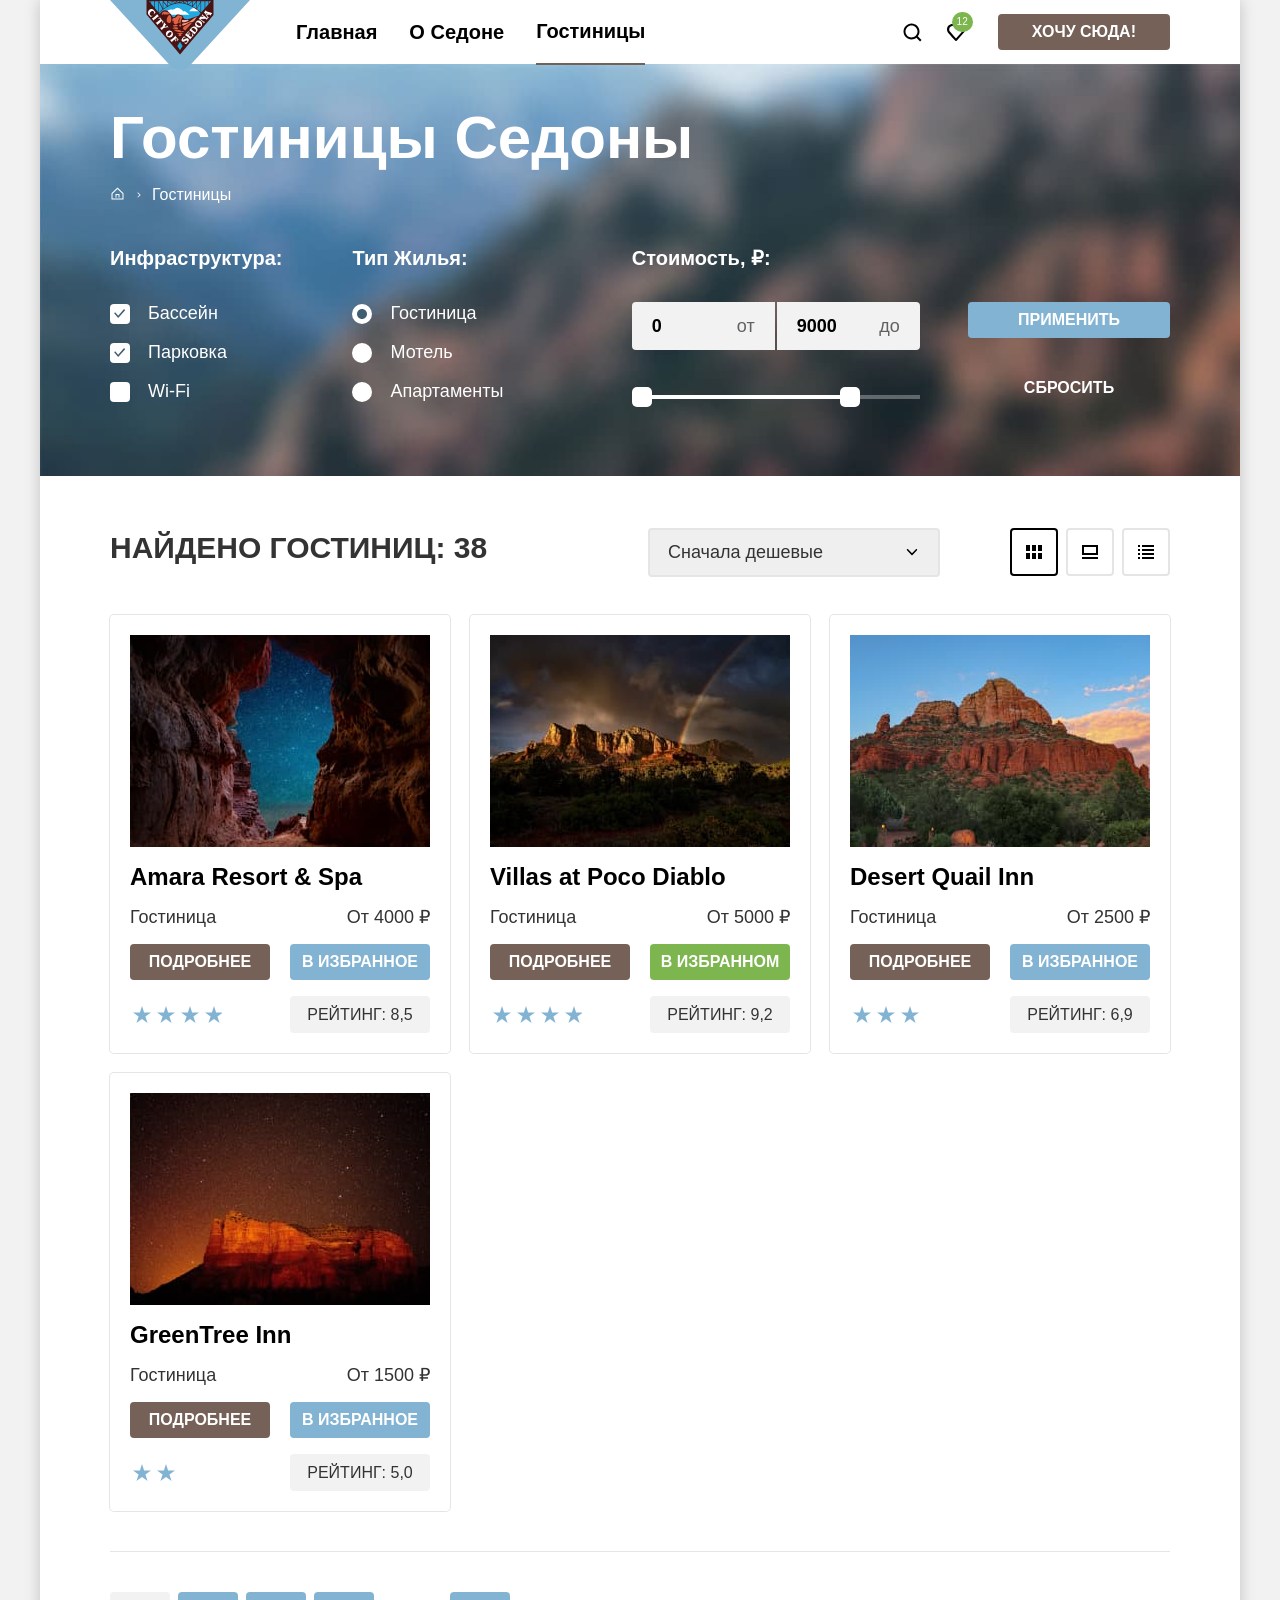
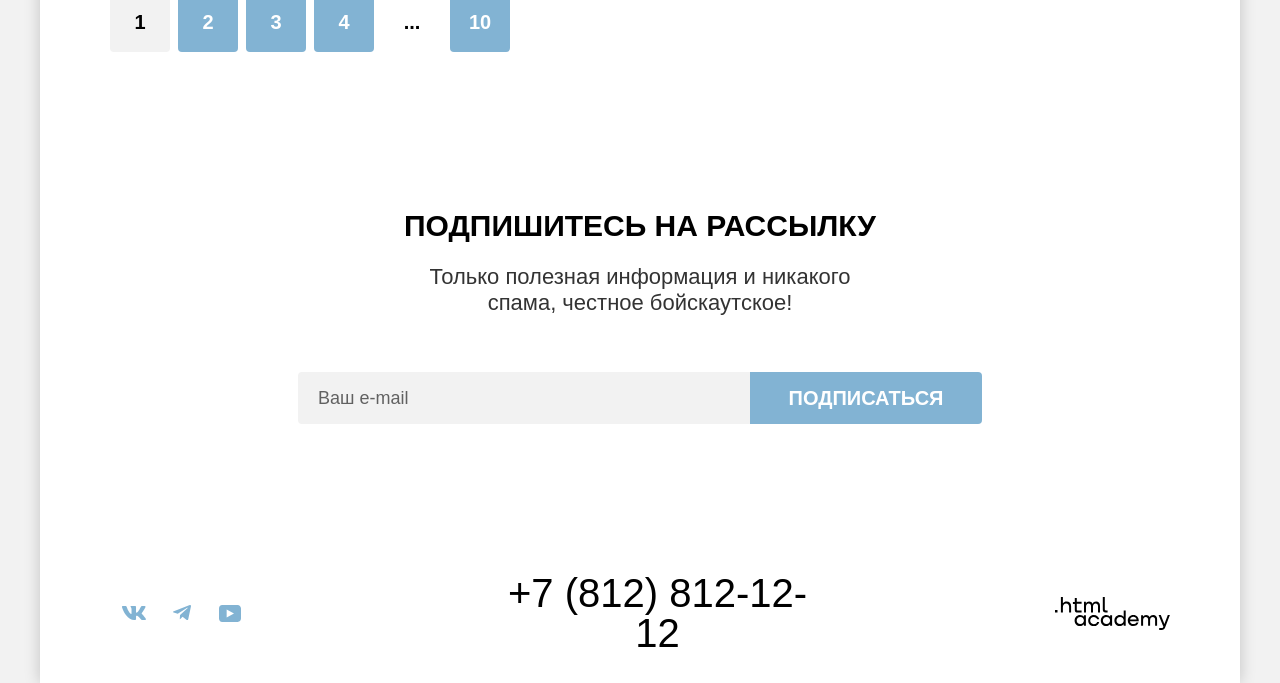
==== commit a0788747: "Merge pull request #3 from ellin-enrike/master" ====
--- a/catalog.html
+++ b/catalog.html
@@ -23,7 +23,7 @@
               <a class="navigation-link" href="#">О Седоне</a>
             </li>
             <li class="navigation-item">
-              <a class="navigation-link navigation-link-current" href="catalog.html" aria-current="page">Гостиницы</a>
+              <a class="navigation-link navigation-link-current" aria-current="page">Гостиницы</a>
             </li>
           </ul>
           <ul class="navigation-user-list">
--- a/styles/styles.css
+++ b/styles/styles.css
@@ -2,7 +2,7 @@
 @font-face {
   font-family: "PTSans";
   src: url("../fonts/ptsans-400.woff2") format("woff2");
-  font-weight: 400;
+  filte font-weight: 400;
   font-style: normal;
   font-display: swap;
 }
@@ -15,7 +15,7 @@
   font-display: swap;
 }
 
-/* Кастомные переменные */
+/* Кfilteстомные переменные */
 
 :root {
 
@@ -201,7 +201,8 @@
 }
 
 .navigation-link:hover,
-.navigation-link:focus-visible {
+.navigation-link:focus-visible,
+.navigation-link:active {
   opacity: 60%;
 }
 
@@ -270,12 +271,14 @@
 
 .navigation-user-list {
   display: flex;
-  flex-wrap: wrap;
-  align-items: center;
+  flex-wrap: nowrap;
+  align-items: center;
+  justify-content: flex-end;
   margin: 0;
   padding: 0;
   list-style: none;
   max-width: 330px;
+  margin-bottom: auto;
 }
 
 .navigation-user-item {
@@ -298,7 +301,8 @@
   flex-shrink: 0;
 }
 
-.navigation-user-link:hover {
+.navigation-user-link:hover,
+.navigation-user-link:active {
   opacity: 50%;
 }
 
@@ -314,7 +318,7 @@
   border-radius: 100vw;
   box-sizing: border-box;
   padding: 5px;
-  font-family: var(--font-family-basic);
+  font-family: var(--font-family-basic), serif;
   font-weight: 400;
   font-size: 10px;
   line-height: 10px;
@@ -356,7 +360,7 @@
 }
 
 .section-title {
-  font-family: var(--font-family-basic);
+  font-family: var(--font-family-basic), serif;
   font-weight: 700;
   font-size: 30px;
   line-height: 36px;
@@ -388,7 +392,6 @@
 .advantages-description {
   margin: 0 auto 88px;
   padding: 0;
-
 }
 
 .advantages-list {
@@ -404,19 +407,18 @@
   background-color: var(--bg-color-first);
 }
 
-.advantages-item:nth-child(1),
-.advantages-item:nth-child(5) {
-
+.advantages-item:nth-child(2n):not(:last-child) {
+  background-color: transparent;
+}
+
+.advantages-item:nth-child(2n+1):not(:first-child):not(:last-child) {
+  background-color: var(--bg-color-second);
+}
+
+.advantages-item:first-child,
+.advantages-item:last-child {
   grid-column: span 3;
-}
-
-.advantages-item:nth-child(2),
-.advantages-item:nth-child(4) {
-  background-color: transparent;
-}
-
-.advantages-item:nth-child(3) {
-  background-color: var(--bg-color-second);
+  background-color: var(--bg-color-first);
 }
 
 .card {
@@ -651,6 +653,10 @@
   background-color: var(--bg-color-hover-three);
 }
 
+.subscription-email:active {
+  background-color: var(--bg-color-hover-one)
+}
+
 .button-subscription {
   background-color: var(--bg-color-first);
   padding: 8px 50px;
@@ -694,7 +700,7 @@
 .footer-info-phone {
   display: block;
   width: 340px;
-  font-family: var(--font-family-basic);
+  font-family: var(--font-family-basic), serif;
   font-weight: 400;
   font-size: 40px;
   line-height: 40px;
@@ -815,10 +821,11 @@
   z-index: 2;
 }
 
-/*
+
+
 .modal-container-close {
   display: none;
-} */
+}
 
 .modal-auth {
   position: relative;
@@ -883,7 +890,7 @@
 }
 
 .date-input {
-  font-family: var(--font-family-basic);
+  font-family: var(--font-family-basic), serif;
   border-radius: 4px;
   max-width: 440px;
   padding: 14px 58px 14px 20px;
@@ -974,7 +981,6 @@
 .counter-button:focus-visible::after {
   border-color: var(--color-counter-focus);
 }
-
 
 .counter-button-minus {
   border-radius: 4px 0 0 4px;
@@ -1167,7 +1173,7 @@
 }
 
 .filter-title {
-  font-family: var(--font-family-basic);
+  font-family: var(--font-family-basic), serif;
   font-weight: 700;
   font-size: 60px;
   line-height: 78px;
@@ -1242,7 +1248,8 @@
   color: var(--color-breadcrumbs-hover);
 }
 
-.filter-breadcrumbs-link:active {
+.filter-breadcrumbs-link:active,
+.filter-breadcrumbs-link:focus-visible {
   color: var(--color-breadcrumbs-active);
 }
 
@@ -1266,7 +1273,7 @@
 
 .filter-group {
   flex: 0 0 auto;
-  margin: 0 75px 0 0;
+  margin: 0 70px 0 0;
   padding: 0;
   border: none;
 }
@@ -1280,8 +1287,8 @@
 .filter-group-range {
   flex: 0 0 288px;
   width: 288px;
-  margin: 0 0 0 70px;
-
+  margin: 0 0 0 auto;
+  padding: 0 0 0 10px;
 }
 
 .filter-group legend {
@@ -1302,7 +1309,7 @@
 }
 
 .control {
-  font-family: var(--font-family-basic);
+  font-family: var(--font-family-basic), serif;
   font-weight: 400;
   font-size: 18px;
   line-height: 23px;
@@ -1386,7 +1393,7 @@
   display: inline-block;
   padding: 12px 53px 12px 20px;
   box-sizing: border-box;
-  font-family: var(--font-family-basic);
+  font-family: var(--font-family-basic), serif;
   font-weight: 700;
   font-size: 18px;
   line-height: 24px;
@@ -1403,6 +1410,12 @@
 .input[type="number"]::-webkit-inner-spin-button {
   appearance: none;
   margin: 0;
+}
+
+
+.input[type="number"] {
+  -moz-appearance: textfield;
+  appearance: textfield;
 }
 
 .range-input:hover,
@@ -1470,7 +1483,7 @@
 
 .toggle-max {
   top: -8px;
-  right: -10px;
+  right: -8px;
 }
 
 .search-result {
@@ -1550,6 +1563,8 @@
   list-style-type: none;
   flex: 0 0 auto;
   display: flex;
+  flex-wrap: wrap;
+  width: 160px;
   gap: 8px;
 }
 
@@ -1708,16 +1723,21 @@
 
 .button-more {
   text-decoration: none;
+  display: inline-block;
   padding: 8px;
   text-align: center;
   width: auto;
+  height: min-content;
 }
 
 .button-favorite {
   background-color: var(--bg-color-first);
+  display: inline-block;
   padding: 8px;
   width: auto;
+  height: min-content;
   transition: background-color 0.3s ease;
+
 }
 
 .button-favorite:hover {
